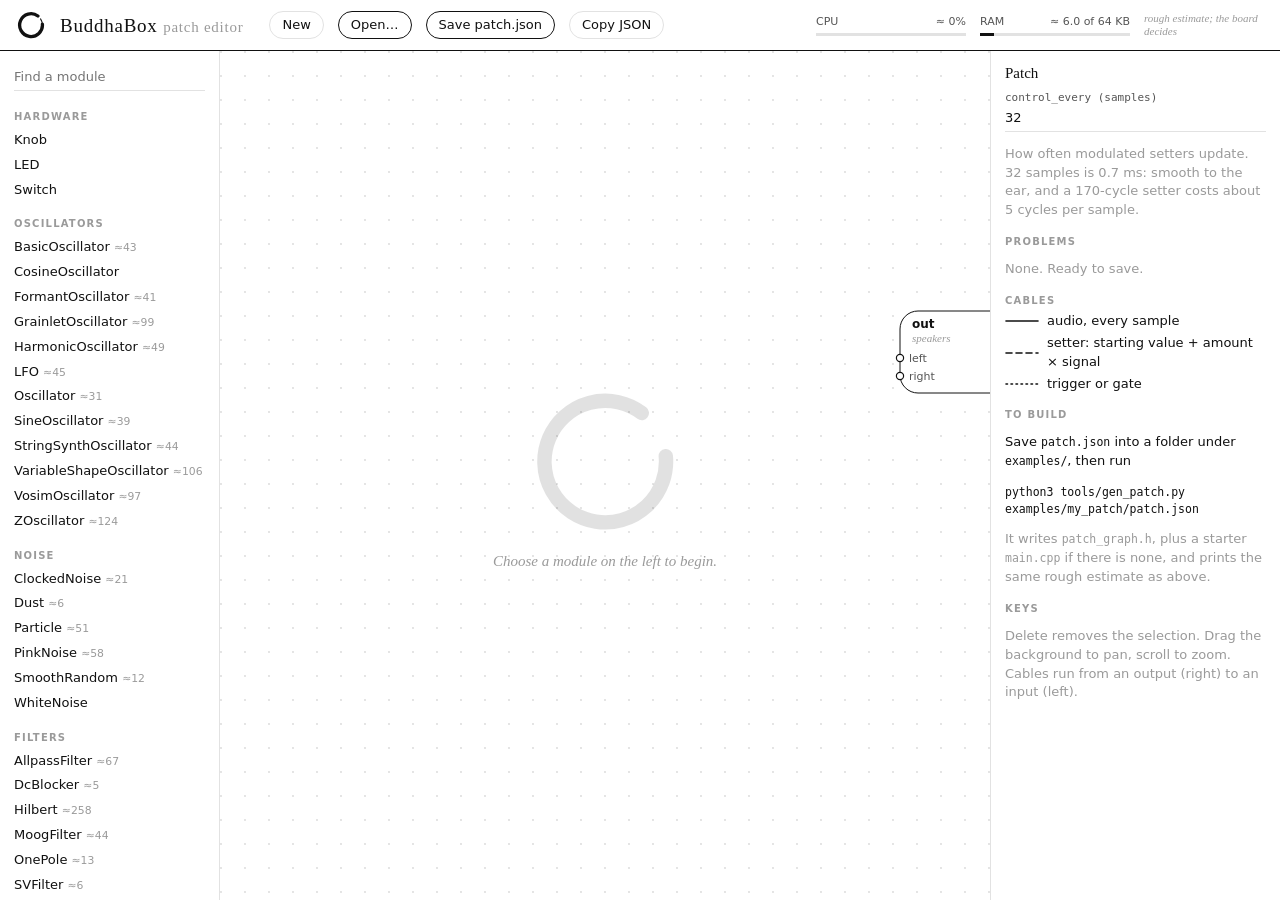
==== docs/editor.html @ 3cb0ace5 "add patch editor, hardware patching and utility modules - docs/editor.html: standalone patch editor " ====
<!doctype html>
<html lang="en">
<head>
<meta charset="utf-8">
<meta name="viewport" content="width=device-width, initial-scale=1">
<title>BuddhaBox Patch Editor</title>
<!--
  BuddhaBox patch editor. Place modules and hardware, wire them, and save
  a patch.json for tools/gen_patch.py, which writes the C++.

  One file, no build step and no libraries. The module list comes from
  modules.js (written by tools/gen_modules.py), loaded with a <script>
  tag so the page works when opened straight from disk.

  HOW THE CODE IS ORGANISED:
  1. State: the patch (modules, wires, positions) plus the selection.
  2. Layout: where each node and jack sits, used by drawing and wiring.
  3. Drawing: the whole SVG is rebuilt from state after every change.
     Simple, and fast enough for the few dozen nodes a patch holds.
  4. Pointer handling: pan, drag nodes, draw wires.
  5. Inspector: edit the selected module or wire.
  6. Checks and the rough CPU/RAM estimate (mirrors tools/gen_patch.py).
  7. Files: save, open, copy, autosave.
-->
<style>
  :root {
    --paper: #ffffff;
    --ink: #111111;
    --ink-2: #555555;
    --ink-3: #9a9a9a;
    --line: #e2e2e2;
    --wash: #f7f7f5;
    --serif: "Iowan Old Style", "Palatino Linotype", Palatino, Georgia, serif;
    --sans: system-ui, -apple-system, "Segoe UI", sans-serif;
    --mono: ui-monospace, "SF Mono", Menlo, Consolas, monospace;
  }
  * { box-sizing: border-box; }
  html, body { height: 100%; margin: 0; }
  body {
    background: var(--paper);
    color: var(--ink);
    font: 13px/1.45 var(--sans);
    display: grid;
    grid-template-rows: auto 1fr;
    grid-template-columns: 220px 1fr 290px;
    grid-template-areas: "top top top" "palette canvas inspector";
    overflow: hidden;
  }

  /* ── Top bar ── */
  header {
    grid-area: top;
    display: flex;
    align-items: center;
    gap: 14px;
    padding: 10px 16px;
    border-bottom: 1px solid var(--ink);
  }
  .mark { width: 30px; height: 30px; flex: none; }
  h1 {
    font: 400 19px/1 var(--serif);
    letter-spacing: 0.04em;
    margin: 0 12px 0 0;
    white-space: nowrap;
  }
  h1 small { color: var(--ink-3); font-size: 15px; }
  button, .button {
    font: inherit;
    background: var(--paper);
    color: var(--ink);
    border: 1px solid var(--ink);
    border-radius: 999px;
    padding: 4px 12px;
    cursor: pointer;
  }
  button:hover, .button:hover { background: var(--ink); color: var(--paper); }
  button.quiet { border-color: var(--line); }
  .spacer { flex: 1; }
  .gauge { width: 150px; }
  .gauge .label {
    display: flex; justify-content: space-between;
    font-size: 11px; color: var(--ink-2);
  }
  .gauge .track { height: 3px; background: var(--line); margin-top: 3px; }
  .gauge .fill { height: 3px; background: var(--ink); }
  .gauge.over .fill {
    background: repeating-linear-gradient(90deg, var(--ink) 0 4px,
                                          transparent 4px 6px);
  }
  .estimate-note {
    font: italic 11px var(--serif);
    color: var(--ink-3);
    max-width: 120px;
    line-height: 1.2;
  }

  /* ── Side panels ── */
  aside {
    overflow-y: auto;
    padding: 14px;
    background: var(--paper);
  }
  #palette { grid-area: palette; border-right: 1px solid var(--line); }
  #inspector { grid-area: inspector; border-left: 1px solid var(--line); }
  h2 {
    font: 400 15px var(--serif);
    margin: 0 0 8px;
  }
  h3 {
    font: 600 10px var(--sans);
    letter-spacing: 0.12em;
    text-transform: uppercase;
    color: var(--ink-3);
    margin: 16px 0 6px;
  }
  input, select {
    font: inherit;
    color: var(--ink);
    background: var(--paper);
    border: 0;
    border-bottom: 1px solid var(--line);
    padding: 3px 0;
    width: 100%;
    outline: none;
  }
  input:focus, select:focus { border-bottom-color: var(--ink); }
  #search { margin-bottom: 4px; }
  .item {
    display: block;
    width: 100%;
    text-align: left;
    border: 0;
    border-radius: 0;
    padding: 3px 0;
    background: none;
    color: var(--ink);
  }
  .item:hover { background: none; color: var(--ink); text-decoration: underline; }
  .item small { color: var(--ink-3); }
  .field { margin: 8px 0; }
  .field label {
    display: block;
    font-size: 11px;
    color: var(--ink-2);
    font-family: var(--mono);
  }
  .args { display: flex; gap: 8px; }
  .brief { font: italic 13px/1.5 var(--serif); color: var(--ink-2); }
  code, .mono { font-family: var(--mono); font-size: 11.5px; }
  .muted { color: var(--ink-3); }
  .problems li { margin-bottom: 4px; }
  .legend div { display: flex; align-items: center; gap: 8px; margin: 3px 0; }
  .legend svg { flex: none; }
  hr { border: 0; border-top: 1px solid var(--line); margin: 14px 0; }

  /* ── Canvas ── */
  #stage { grid-area: canvas; position: relative; overflow: hidden; }
  #canvas {
    width: 100%; height: 100%;
    display: block;
    touch-action: none;
    cursor: grab;
    user-select: none;
    background: var(--paper);
  }
  #canvas.panning { cursor: grabbing; }
  .node rect.body { fill: var(--paper); stroke: var(--ink); stroke-width: 1; }
  .node.selected rect.body { stroke-width: 2.5; }
  .node .title { font: 600 12px var(--sans); fill: var(--ink); }
  .node .type { font: italic 11px var(--serif); fill: var(--ink-3); }
  .node .jl { font: 11px var(--sans); fill: var(--ink-2); }
  .node { cursor: move; }
  .jack { cursor: crosshair; }
  .jack .dot { fill: var(--paper); stroke: var(--ink); stroke-width: 1.2; }
  .jack.output .dot { fill: var(--ink); }
  .jack:hover .dot { fill: var(--ink); }
  .jack .hit { fill: transparent; }
  .wire { fill: none; stroke: var(--ink); stroke-width: 1.4; }
  .wire.setter { stroke-dasharray: 6 4; }
  .wire.event { stroke-dasharray: 1.5 3.5; stroke-linecap: round; stroke-width: 1.8; }
  .wire.selected { stroke-width: 3; }
  .wire-hit { fill: none; stroke: transparent; stroke-width: 12; cursor: pointer; }
  .wire.temp { stroke: var(--ink-3); stroke-dasharray: 3 3; }
  /* Formula on a setter cable; the white stroke under the text keeps it
     legible where it crosses other lines. */
  .wl {
    font: italic 11px var(--serif); fill: var(--ink-2);
    stroke: var(--paper); stroke-width: 3; paint-order: stroke;
    pointer-events: none;
  }
  #status {
    position: absolute; left: 14px; bottom: 12px;
    font: italic 13px var(--serif);
    color: var(--ink);
    background: var(--paper);
    padding: 2px 6px;
    pointer-events: none;
  }
  #empty {
    position: absolute; inset: 0;
    display: flex; flex-direction: column;
    align-items: center; justify-content: center;
    pointer-events: none;
    color: var(--ink-3);
    font: italic 15px var(--serif);
  }
  #empty svg { width: 160px; height: 160px; opacity: 0.12; margin-bottom: 12px; }

  @media (max-width: 860px) {
    body {
      grid-template-columns: 1fr;
      grid-template-rows: auto 55vh auto auto;
      grid-template-areas: "top" "canvas" "inspector" "palette";
      overflow: auto;
    }
    header { flex-wrap: wrap; }
    aside { border: 0; border-top: 1px solid var(--line); }
  }
</style>
</head>
<body>

<header>
  <!-- The enso: one brush stroke, left open. Drawn as a thick arc with a
       thinner tail over it, so the stroke tapers like ink. -->
  <svg class="mark" viewBox="0 0 100 100" aria-hidden="true">
    <path d="M73 20 A38 38 0 1 0 88 47" fill="none" stroke="#111"
          stroke-width="11" stroke-linecap="round"/>
    <path d="M88 47 A38 38 0 0 0 82 30" fill="none" stroke="#111"
          stroke-width="4" stroke-linecap="round"/>
  </svg>
  <h1>BuddhaBox <small>patch editor</small></h1>
  <button id="new" class="quiet">New</button>
  <label class="button quiet">Open&hellip;
    <input id="open" type="file" accept=".json,application/json" hidden>
  </label>
  <button id="save">Save patch.json</button>
  <button id="copy" class="quiet">Copy JSON</button>
  <div class="spacer"></div>
  <div class="gauge" id="cpu"><div class="label"><span>CPU</span><span></span></div>
    <div class="track"><div class="fill"></div></div></div>
  <div class="gauge" id="ram"><div class="label"><span>RAM</span><span></span></div>
    <div class="track"><div class="fill"></div></div></div>
  <div class="estimate-note" title="Each module was timed on its own. In a
full patch they share the flash cache, so the real load is often higher:
patch_demo estimates 75% and measures 98%. Check cpuLoad() on the board.">
    rough estimate; the board decides</div>
</header>

<aside id="palette">
  <input id="search" type="search" placeholder="Find a module" autocomplete="off">
  <div id="list"></div>
</aside>

<div id="stage">
  <svg id="canvas" xmlns="http://www.w3.org/2000/svg">
    <defs>
      <pattern id="dots" width="24" height="24" patternUnits="userSpaceOnUse">
        <circle cx="1" cy="1" r="0.9" fill="#d8d8d8"/>
      </pattern>
    </defs>
    <rect id="grid" width="100%" height="100%" fill="url(#dots)"/>
    <g id="view"></g>
  </svg>
  <div id="empty">
    <svg viewBox="0 0 100 100" aria-hidden="true">
      <path d="M73 20 A38 38 0 1 0 88 47" fill="none" stroke="#111"
            stroke-width="9" stroke-linecap="round"/>
    </svg>
    Choose a module on the left to begin.
  </div>
  <div id="status"></div>
</div>

<aside id="inspector"></aside>

<script src="modules.js"></script>
<script>
'use strict';

// ── 1. State ─────────────────────────────────────────────────────────

const MODULES = window.MODULES || {};
const STORE_KEY = 'buddhabox-editor-patch';

// Mirrors of the constants in tools/gen_patch.py, for the estimate.
const BUDGET = 1905;            // CPU cycles per sample at 84 MHz, 44.1 kHz
const BASE_RAM = 6104;          // the framework's own RAM
const RAM_SIZE = 65536;
const UNMEASURED_SETTER = 200;  // assumed cost of an unprofiled setter
const SAFE = 0.8;

// The patch, in the same shape as patch.json, plus node positions.
let patch = emptyPatch();
// What is selected: null, {node: id} or {wire: index}.
let sel = null;
// Canvas pan and zoom: screen = world * k + (x, y).
const view = {x: 40, y: 40, k: 1};

function emptyPatch() {
  return {control_every: 32, modules: {}, wires: [], pos: {out: [640, 220]}};
}

// Wires are kept as {from: 'id.port', to: 'id.port', amount}.
function split(ref) { return ref.split('.'); }

// ── 2. Layout ────────────────────────────────────────────────────────

const NODE_W = 172, HEAD_H = 38, ROW_H = 18;

/** Words for a setter jack: setCarrierFrequency -> carrier frequency. */
function setterLabel(name) {
  return name.slice(3).replace(/([a-z])([A-Z])/g, '$1 $2').toLowerCase();
}

/** Only setters whose first argument is a float can take a wire. */
function modulatable(p) { return p.args.length && p.args[0].type === 'float'; }

/**
 * The jacks of a node. Left: inputs, events and modulatable setters,
 * which a wire can end on. Right: outputs, which a wire starts from.
 */
function jacks(id) {
  if (id === 'out') {
    return {left: [{name: 'left', kind: 'input', label: 'left'},
                   {name: 'right', kind: 'input', label: 'right'}],
            right: []};
  }
  const spec = MODULES[patch.modules[id].type];
  const left = [
    ...spec.inputs.map(i => ({name: i.name, kind: 'input', label: i.name})),
    ...spec.events.map(e => ({name: e, kind: 'event', label: e})),
    ...Object.entries(spec.params).filter(([, p]) => modulatable(p))
        .map(([n]) => ({name: n, kind: 'setter', label: '~ ' + setterLabel(n)})),
  ];
  const right = spec.outputs.map(o => ({name: o.name, kind: 'output',
                                        label: o.name}));
  return {left, right};
}

/** Position and size of a node, and the y of each jack. */
function layout(id) {
  const [x, y] = patch.pos[id] || [0, 0];
  const j = jacks(id);
  const rows = Math.max(j.left.length, j.right.length, 1);
  return {x, y, w: NODE_W, h: HEAD_H + rows * ROW_H + 8, ...j};
}

/** World coordinates of a jack. */
function jackPos(id, name, side) {
  const L = layout(id);
  const list = side === 'left' ? L.left : L.right;
  const i = list.findIndex(j => j.name === name);
  return [side === 'left' ? L.x : L.x + L.w, L.y + HEAD_H + i * ROW_H + 9];
}

/** What a wire ends on: 'input', 'setter' or 'event'. */
function wireKind(w) {
  const [id, port] = split(w.to);
  const j = jacks(id).left.find(j => j.name === port);
  return j ? j.kind : 'input';
}

// ── 3. Drawing ───────────────────────────────────────────────────────

const svgView = document.getElementById('view');
const esc = s => String(s).replace(/[&<>"]/g,
    c => ({'&': '&amp;', '<': '&lt;', '>': '&gt;', '"': '&quot;'}[c]));

/** A cable: a cubic curve leaving and entering horizontally. */
function curve(a, b) {
  const dx = Math.max(40, Math.abs(b[0] - a[0]) / 2);
  return `M${a[0]} ${a[1]} C${a[0] + dx} ${a[1]} ${b[0] - dx} ${b[1]} ` +
         `${b[0]} ${b[1]}`;
}

function drawNode(id) {
  const L = layout(id);
  const isOut = id === 'out';
  const m = patch.modules[id];
  const sub = isOut ? 'speakers' :
      m.type + (m.pin ? ' · ' + m.pin : '') +
      (m.template ? '<' + m.template + '>' : '');
  const selected = sel && sel.node === id ? ' selected' : '';
  let s = `<g class="node${selected}" data-node="${esc(id)}" ` +
          `transform="translate(${L.x} ${L.y})">`;
  s += `<rect class="body" width="${L.w}" height="${L.h}" rx="${isOut ? 18 : 3}"/>`;
  s += `<text class="title" x="12" y="17">${esc(isOut ? 'out' : id)}</text>`;
  s += `<text class="type" x="12" y="31">${esc(sub)}</text>`;
  L.left.forEach((j, i) => {
    const y = HEAD_H + i * ROW_H + 9;
    s += `<g class="jack ${j.kind}" data-jack="${esc(id)}|left|${esc(j.name)}">` +
         `<circle class="hit" cx="0" cy="${y}" r="8"/>` +
         (j.kind === 'event'
             ? `<rect class="dot" x="-3.5" y="${y - 3.5}" width="7" height="7" ` +
               `transform="rotate(45 0 ${y})"/>`
             : `<circle class="dot" cx="0" cy="${y}" r="3.6"/>`) +
         `<text class="jl" x="9" y="${y + 4}">${esc(j.label)}</text></g>`;
  });
  L.right.forEach((j, i) => {
    const y = HEAD_H + i * ROW_H + 9;
    s += `<g class="jack output" data-jack="${esc(id)}|right|${esc(j.name)}">` +
         `<circle class="hit" cx="${L.w}" cy="${y}" r="8"/>` +
         `<circle class="dot" cx="${L.w}" cy="${y}" r="3.6"/>` +
         `<text class="jl" x="${L.w - 9}" y="${y + 4}" text-anchor="end">` +
         `${esc(j.label)}</text></g>`;
  });
  return s + '</g>';
}

function draw() {
  let s = '';
  patch.wires.forEach((w, i) => {
    const [a, ap] = split(w.from), [b, bp] = split(w.to);
    const d = curve(jackPos(a, ap, 'right'), jackPos(b, bp, 'left'));
    const selected = sel && sel.wire === i ? ' selected' : '';
    s += `<path class="wire ${wireKind(w)}${selected}" d="${d}"/>` +
         `<path class="wire-hit" data-wire="${i}" d="${d}"/>`;
    const p = jackPos(a, ap, 'right'), q = jackPos(b, bp, 'left');
    // Label setter cables with their formula, halfway along (the curve's
    // midpoint is the average of its two ends). Skip short cables, where
    // the label would sit on top of the nodes.
    if (wireKind(w) === 'setter' && Math.hypot(q[0] - p[0], q[1] - p[1]) > 90) {
      s += `<text class="wl" x="${(p[0] + q[0]) / 2}" y="${(p[1] + q[1]) / 2 - 5}" ` +
           `text-anchor="middle">${num(baseOf(b, bp))} + ` +
           `${num(amountOf(w))}×</text>`;
    }
  });
  if (drag && drag.kind === 'wire') {
    s += `<path class="wire temp" d="${curve(drag.a, drag.b)}"/>`;
  }
  s += Object.keys(patch.pos).filter(id => id === 'out' || patch.modules[id])
      .map(drawNode).join('');
  svgView.innerHTML = s;
  svgView.setAttribute('transform',
                       `translate(${view.x} ${view.y}) scale(${view.k})`);
  document.getElementById('empty').style.display =
      Object.keys(patch.modules).length ? 'none' : 'flex';
}

let statusTimer = 0;
function status(msg) {
  const el = document.getElementById('status');
  el.textContent = msg;
  clearTimeout(statusTimer);
  statusTimer = setTimeout(() => (el.textContent = ''), 4000);
}

// ── 4. Pointer handling ──────────────────────────────────────────────

const canvas = document.getElementById('canvas');
let drag = null;

/** Screen point to world coordinates. */
function world(e) {
  const r = canvas.getBoundingClientRect();
  return [(e.clientX - r.left - view.x) / view.k,
          (e.clientY - r.top - view.y) / view.k];
}

canvas.addEventListener('pointerdown', e => {
  canvas.setPointerCapture(e.pointerId);
  const jack = e.target.closest('[data-jack]');
  const node = e.target.closest('[data-node]');
  const wire = e.target.closest('[data-wire]');
  if (jack) {
    // Start a cable. It can be drawn either way: output to input or
    // input to output; connect() sorts out which end is which.
    const [id, side, name] = jack.dataset.jack.split('|');
    const p = jackPos(id, name, side);
    drag = {kind: 'wire', from: {id, side, name}, a: p, b: p};
    if (side === 'left') drag.reversed = true;
  } else if (node) {
    const id = node.dataset.node;
    select({node: id});
    const [wx, wy] = world(e);
    drag = {kind: 'node', id, dx: wx - patch.pos[id][0],
            dy: wy - patch.pos[id][1]};
  } else if (wire) {
    select({wire: +wire.dataset.wire});
  } else {
    select(null);
    drag = {kind: 'pan', sx: e.clientX - view.x, sy: e.clientY - view.y};
    canvas.classList.add('panning');
  }
});

canvas.addEventListener('pointermove', e => {
  if (!drag) return;
  if (drag.kind === 'pan') {
    view.x = e.clientX - drag.sx;
    view.y = e.clientY - drag.sy;
  } else if (drag.kind === 'node') {
    const [wx, wy] = world(e);
    // Snap to the 12 px half-grid so nodes line up without effort.
    patch.pos[drag.id] = [Math.round((wx - drag.dx) / 12) * 12,
                          Math.round((wy - drag.dy) / 12) * 12];
  } else if (drag.kind === 'wire') {
    // The loose end follows the pointer. Drawn from an input, the loose
    // end is the cable's start (a); from an output, its end (b).
    if (drag.reversed) drag.a = world(e); else drag.b = world(e);
  }
  draw();
});

canvas.addEventListener('pointerup', e => {
  if (drag && drag.kind === 'wire') {
    // The element under the pointer, not e.target: pointer capture makes
    // e.target the canvas itself.
    const under = document.elementFromPoint(e.clientX, e.clientY);
    const jack = under && under.closest('[data-jack]');
    if (jack) {
      const [id, side, name] = jack.dataset.jack.split('|');
      connect(drag.from, {id, side, name});
    }
  }
  if (drag && drag.kind === 'node') save();
  drag = null;
  canvas.classList.remove('panning');
  draw();
});

// Zoom around the pointer with the wheel or trackpad pinch.
canvas.addEventListener('wheel', e => {
  e.preventDefault();
  const r = canvas.getBoundingClientRect();
  const mx = e.clientX - r.left, my = e.clientY - r.top;
  const k = Math.min(2, Math.max(0.4, view.k * Math.exp(-e.deltaY * 0.0015)));
  view.x = mx - (mx - view.x) * (k / view.k);
  view.y = my - (my - view.y) * (k / view.k);
  view.k = k;
  draw();
}, {passive: false});

/** Would a wire from `a` to `b` close a loop? (gen_patch refuses loops.) */
function makesLoop(a, b) {
  if (a === b) return true;
  // Search downstream from b; reaching a means b already feeds a.
  const seen = new Set([b]);
  const todo = [b];
  while (todo.length) {
    const id = todo.pop();
    for (const w of patch.wires) {
      const [s] = split(w.from), [d] = split(w.to);
      if (s === id && d !== 'out' && !seen.has(d)) {
        if (d === a) return true;
        seen.add(d);
        todo.push(d);
      }
    }
  }
  return false;
}

function connect(p, q) {
  if (p.side === q.side) {
    status('A cable joins an output (right) to an input (left).');
    return;
  }
  const [src, dst] = p.side === 'right' ? [p, q] : [q, p];
  const w = {from: src.id + '.' + src.name, to: dst.id + '.' + dst.name};
  if (patch.wires.some(x => x.from === w.from && x.to === w.to)) {
    status('Those two are already joined.');
    return;
  }
  if (dst.id !== 'out' && makesLoop(src.id, dst.id)) {
    status('That would make a loop, which the generator cannot order.');
    return;
  }
  patch.wires.push(w);
  select({wire: patch.wires.length - 1});
  save();
}

// ── 5. Palette and inspector ─────────────────────────────────────────

const CATEGORIES = [
  ['hardware', 'Hardware'], ['osc', 'Oscillators'], ['noise', 'Noise'],
  ['filter', 'Filters'], ['mod', 'Modulation'], ['util', 'Utilities'],
  ['dynamics', 'Dynamics'],
  ['fx', 'Effects'], ['physical', 'Physical models'], ['drums', 'Drums'],
  ['spectral', 'Spectral'],
];

function drawPalette() {
  const q = document.getElementById('search').value.trim().toLowerCase();
  let s = '';
  for (const [cat, title] of CATEGORIES) {
    const names = Object.keys(MODULES).filter(n =>
        MODULES[n].category === cat &&
        (!q || n.toLowerCase().includes(q) ||
         (MODULES[n].brief || '').toLowerCase().includes(q))).sort();
    if (!names.length) continue;
    s += `<h3>${title}</h3>`;
    for (const n of names) {
      const c = MODULES[n].cycles;
      s += `<button class="item" data-add="${n}" title="${esc(MODULES[n].brief)}">` +
           `${n} <small>${c ? '≈' + Math.round(c) : ''}</small></button>`;
    }
  }
  document.getElementById('list').innerHTML =
      s || '<p class="muted">Nothing matches.</p>';
}

/** A new id: the type in camelCase plus a number (svf1, modalResonator2). */
function newId(type) {
  const base = type[0].toLowerCase() + type.slice(1);
  let n = 1;
  while (patch.modules[base + n]) n++;
  return base + n;
}

function addModule(type) {
  const id = newId(type);
  const m = {type};
  const spec = MODULES[type];
  if (spec.hardware) {
    const used = Object.values(patch.modules).map(x => x.pin);
    m.pin = spec.pins.find(p => !used.includes(p));
  }
  patch.modules[id] = m;
  // Drop it near the middle of the visible canvas, nudged so several
  // added in a row don't stack exactly.
  const r = canvas.getBoundingClientRect();
  const n = Object.keys(patch.modules).length % 6;
  patch.pos[id] = [Math.round(((r.width / 2 - view.x) / view.k - 86 + n * 18) / 12) * 12,
                   Math.round(((r.height / 3 - view.y) / view.k + n * 18) / 12) * 12];
  select({node: id});
  save();
}

/** A stored setter value as the text shown in its input. */
function shown(v) { return v === undefined || v === null ? '' : String(v); }

function drawInspector() {
  const el = document.getElementById('inspector');
  if (sel && sel.node && sel.node !== 'out' && patch.modules[sel.node]) {
    el.innerHTML = moduleInspector(sel.node);
  } else if (sel && sel.wire !== undefined && patch.wires[sel.wire]) {
    el.innerHTML = wireInspector(sel.wire);
  } else {
    el.innerHTML = patchInspector();
  }
}

function moduleInspector(id) {
  const m = patch.modules[id], spec = MODULES[m.type];
  const cyc = moduleCycles(m), ram = moduleRam(m);
  let s = `<h2>${esc(m.type)}</h2><p class="brief">${esc(spec.brief || '')}</p>`;
  s += `<div class="field"><label>id</label>` +
       `<input data-rename value="${esc(id)}" spellcheck="false"></div>`;
  if (spec.hardware) {
    const used = Object.entries(patch.modules)
        .filter(([k, x]) => k !== id && x.pin).map(([, x]) => x.pin);
    s += `<div class="field"><label>pin</label><select data-pin>` +
         spec.pins.map(p => `<option ${p === m.pin ? 'selected' : ''} ` +
             `${used.includes(p) ? 'disabled' : ''}>${p}</option>`).join('') +
         `</select></div>`;
    if (m.pin === 'PC13') {
      s += `<p class="muted">PC13 is the on-board LED, which the engine also ` +
           `lights on an overrun. Add <code>-D BB_OVERRUN_LED=0</code> to ` +
           `build_flags.</p>`;
    }
  }
  if (spec.template) {
    s += `<div class="field"><label>template (default ${esc(spec.template)})</label>` +
         `<input data-template value="${esc(shown(m.template))}" ` +
         `placeholder="default"></div>`;
  }
  if (!spec.hardware) {
    s += `<p class="muted">≈ ${Math.round(cyc)} cycles per sample, ` +
         `≈ ${(ram / 1024).toFixed(1)} KB</p>`;
  }
  const params = Object.entries(spec.params);
  if (params.length) s += '<h3>Starting values</h3>';
  for (const [name, p] of params) {
    const v = (m.set || {})[name];
    const vals = Array.isArray(v) ? v : [v];
    const sig = p.args.map(a => a.name).join(', ');
    if (p.args.some(a => /[*[]/.test(a.type))) {
      s += `<div class="field"><label>${name}(${sig})</label>` +
           `<span class="muted">an array: set it in code</span></div>`;
      continue;
    }
    s += `<div class="field"><label>${name}(${sig})</label><div class="args">`;
    p.args.forEach((a, i) => {
      const val = shown(vals[i]);
      if (a.type === 'bool') {
        s += `<select data-set="${name}" data-arg="${i}">` +
             ['', 'true', 'false'].map(o => `<option ${o === val ? 'selected' : ''}>` +
                 `${o}</option>`).join('') + '</select>';
      } else {
        s += `<input data-set="${name}" data-arg="${i}" value="${esc(val)}" ` +
             `placeholder="${esc(a.name)}: ${esc(a.type)}" spellcheck="false">`;
      }
    });
    s += '</div>';
    // Say when a cable moves this value, so the number above reads as
    // the centre of the movement rather than a fixed setting.
    for (const w of patch.wires) {
      if (w.to !== id + '.' + name) continue;
      s += `<span class="muted">moved by ${esc(w.from)}: this value + ` +
           `${num(amountOf(w))} × signal</span>`;
    }
    s += '</div>';
  }
  s += `<hr><button data-delete>Remove ${esc(id)}</button>`;
  return s;
}

/** A number without float noise: 330.00000001 -> 330. */
const num = v => String(+(+v).toPrecision(5));

/** A cable's amount; 1 when it has none. */
const amountOf = w => (w.amount === undefined ? 1 : w.amount);

/**
 * The starting value a modulating cable moves around: the first argument
 * of the target's `set` entry, or 0 when there is none (as gen_patch.py).
 */
function baseOf(id, setter) {
  const v = ((patch.modules[id] && patch.modules[id].set) || {})[setter];
  return Array.isArray(v) ? v[0] : (v === undefined ? 0 : v);
}

function wireInspector(i) {
  const w = patch.wires[i], kind = wireKind(w);
  const [d, port] = split(w.to);
  const a = amountOf(w);
  let s = `<h2>Cable</h2><p class="mono">${esc(w.from)} → ${esc(w.to)}</p>`;
  if (kind === 'event') {
    s += `<p class="brief">${port === 'trigger'
        ? 'Fires when the signal rises past 0.5.'
        : 'Follows the signal: on above 0.5.'} Checked every sample.</p>`;
  } else if (kind === 'setter') {
    // Show the actual line of C++ this cable becomes, then the two
    // numbers in it, then what comes out for typical signal values.
    // Seeing the formula filled in is clearer than any description.
    const b = baseOf(d, port);
    const set = (patch.modules[d].set || {})[port];
    const rest = Array.isArray(set) ? set.slice(1).map(num) : [];
    s += `<p class="brief">A setter cable. Every ${patch.control_every} ` +
         `samples the generated code calls:</p>` +
         `<p class="mono">${esc(d)}.${esc(port)}(${num(b)} + ${num(a)} × ` +
         `${esc(w.from)}${rest.length ? ', ' + rest.join(', ') : ''})</p>`;
    s += `<div class="field"><label>value at signal 0 (the starting value ` +
         `on ${esc(d)})</label><input data-base value="${num(b)}"></div>`;
    s += `<div class="field"><label>amount: added for each 1.0 of signal` +
         `</label><input data-amount value="${num(a)}"></div>`;
    s += '<h3>So</h3><p class="mono">' +
         [0, 0.5, 1].map(x => `signal ${x} → ${num(b + a * x)}`).join('<br>') +
         `<br>signal −1 → ${num(b - a)}</p>` +
         `<p class="muted">Knobs, switches and envelopes give 0 to 1; LFOs ` +
         `and audio swing from −1 to 1.` +
         (patch.modules[split(w.from)[0]].type === 'Range' ? '' :
          ` The steps are even, which suits levels and times. For a ` +
          `frequency, put a Range (exponential) in between, so each part ` +
          `of the turn covers the same number of octaves.`) + `</p>`;
  } else {
    s += `<div class="field"><label>amount</label>` +
         `<input data-amount value="${num(a)}"></div>`;
    s += `<p class="brief">An audio cable. Every sample, ${esc(w.to)} gets ` +
         `${num(a)} × ${esc(w.from)}, added to any other cables into it. ` +
         `The amount is a mix level.</p>`;
  }
  return s + `<hr><button data-delete>Remove cable</button>`;
}

function patchInspector() {
  const probs = problems();
  let s = '<h2>Patch</h2>';
  s += `<div class="field"><label>control_every (samples)</label>` +
       `<input data-every value="${patch.control_every}"></div>` +
       `<p class="muted">How often modulated setters update. 32 samples is ` +
       `0.7 ms: smooth to the ear, and a 170-cycle setter costs about 5 ` +
       `cycles per sample.</p>`;
  s += '<h3>Problems</h3>';
  s += probs.length ? '<ul class="problems">' + probs.map(p => `<li>${esc(p)}</li>`)
      .join('') + '</ul>' : '<p class="muted">None. Ready to save.</p>';
  s += `<h3>Cables</h3><div class="legend">
    <div>${legend('')} audio, every sample</div>
    <div>${legend('6 4')} setter: starting value + amount × signal</div>
    <div>${legend('1.5 3.5')} trigger or gate</div></div>`;
  s += `<h3>To build</h3><p>Save <code>patch.json</code> into a folder under
    <code>examples/</code>, then run</p>
    <p class="mono">python3 tools/gen_patch.py examples/my_patch/patch.json</p>
    <p class="muted">It writes <code>patch_graph.h</code>, plus a starter
    <code>main.cpp</code> if there is none, and prints the same rough
    estimate as above.</p>
    <h3>Keys</h3><p class="muted">Delete removes the selection. Drag the
    background to pan, scroll to zoom. Cables run from an output (right) to
    an input (left).</p>`;
  return s;
}

function legend(dash) {
  return `<svg width="34" height="8"><path d="M1 4 H33" stroke="#111" ` +
         `stroke-width="1.6" stroke-dasharray="${dash}" stroke-linecap="round"/></svg>`;
}

/** Parse what was typed for one setter argument, by its C++ type. */
function parseArg(text, type) {
  if (type === 'bool') return text === 'true';
  if (type === 'float') return parseFloat(text);
  if (/^(unsigned |u?int\d*_t|int|uint)/.test(type)) return parseInt(text, 10);
  return text; // an enum name such as Waveform::SINE
}

const inspector = document.getElementById('inspector');
inspector.addEventListener('change', e => {
  const t = e.target;
  if (sel && sel.node) {
    const id = sel.node, m = patch.modules[id];
    if (t.dataset.rename !== undefined) return rename(id, t.value.trim());
    if (t.dataset.pin !== undefined) m.pin = t.value;
    if (t.dataset.template !== undefined) {
      if (t.value.trim()) m.template = t.value.trim(); else delete m.template;
    }
    if (t.dataset.set) {
      // Gather every argument of this setter; store only when all are
      // filled, as a single value or a list.
      const name = t.dataset.set, args = MODULES[m.type].params[name].args;
      const texts = [...inspector.querySelectorAll(`[data-set="${name}"]`)]
          .map(x => x.value.trim());
      m.set = m.set || {};
      if (texts.every(x => x === '')) {
        delete m.set[name];
      } else if (texts.every(x => x !== '')) {
        const vals = texts.map((x, i) => parseArg(x, args[i].type));
        if (vals.some(v => typeof v === 'number' && isNaN(v))) {
          status(name + ': that is not a number.');
          return;
        }
        m.set[name] = vals.length === 1 ? vals[0] : vals;
      } else {
        status(`${name} takes ${args.length} values; fill them all.`);
        return;
      }
      if (!Object.keys(m.set).length) delete m.set;
    }
  } else if (sel && sel.wire !== undefined) {
    const w = patch.wires[sel.wire];
    const v = parseFloat(t.value);
    if (isNaN(v)) return status('That must be a number.');
    if (t.dataset.base !== undefined) {
      // The starting value lives on the module, not the cable: write it
      // back to the setter's first argument there.
      const [d, port] = split(w.to), m = patch.modules[d];
      const nargs = MODULES[m.type].params[port].args.length;
      m.set = m.set || {};
      if (Array.isArray(m.set[port])) m.set[port][0] = v;
      else if (nargs === 1) m.set[port] = v;
      else return status(`Fill all of ${port}'s values on ${d} first.`);
    } else {
      w.amount = v;
    }
  } else if (t.dataset.every !== undefined) {
    const v = parseInt(t.value, 10);
    if (!(v >= 1)) return status('control_every must be 1 or more.');
    patch.control_every = v;
  }
  save();
});

inspector.addEventListener('click', e => {
  if (e.target.dataset.delete !== undefined) removeSelected();
});

document.getElementById('list').addEventListener('click', e => {
  const b = e.target.closest('[data-add]');
  if (b) addModule(b.dataset.add);
});
document.getElementById('search').addEventListener('input', drawPalette);

const KEYWORDS = new Set(('int float double bool char void auto const ' +
  'class struct new delete return if else for while switch case default ' +
  'break continue do long short signed unsigned static inline namespace ' +
  'using template typename this true false').split(' '));

function rename(id, to) {
  if (to === id) return;
  if (!/^[A-Za-z_]\w*$/.test(to) || to.endsWith('_') || to === 'out' ||
      KEYWORDS.has(to)) {
    status('An id is a C++ name (letters, digits, _), not ending in _.');
    return drawInspector();
  }
  if (patch.modules[to]) {
    status(to + ' is taken.');
    return drawInspector();
  }
  patch.modules[to] = patch.modules[id];
  delete patch.modules[id];
  patch.pos[to] = patch.pos[id];
  delete patch.pos[id];
  for (const w of patch.wires) {
    for (const end of ['from', 'to']) {
      const [m, p] = split(w[end]);
      if (m === id) w[end] = to + '.' + p;
    }
  }
  sel = {node: to};
  save();
}

function removeSelected() {
  if (!sel) return;
  if (sel.node && sel.node !== 'out') {
    const id = sel.node;
    delete patch.modules[id];
    delete patch.pos[id];
    patch.wires = patch.wires.filter(w =>
        split(w.from)[0] !== id && split(w.to)[0] !== id);
  } else if (sel.wire !== undefined) {
    patch.wires.splice(sel.wire, 1);
  }
  select(null);
  save();
}

document.addEventListener('keydown', e => {
  const typing = /INPUT|SELECT|TEXTAREA/.test(document.activeElement.tagName);
  if (!typing && (e.key === 'Delete' || e.key === 'Backspace')) {
    e.preventDefault();
    removeSelected();
  }
  if (e.key === 'Escape') select(null);
});

function select(s) {
  sel = s;
  draw();
  drawInspector();
}

// ── 6. Checks and estimate (keep in step with tools/gen_patch.py) ──────

/** Problems gen_patch.py would refuse, in words. */
function problems() {
  const out = [];
  const pins = {};
  for (const [id, m] of Object.entries(patch.modules)) {
    const spec = MODULES[m.type];
    if (!spec) { out.push(`${id}: unknown type ${m.type}`); continue; }
    if (spec.hardware) {
      if (!m.pin) out.push(`${id}: choose a pin`);
      else if (pins[m.pin]) out.push(`${id} and ${pins[m.pin]} share ${m.pin}`);
      else pins[m.pin] = id;
    }
    if (m.template && !/^\d+$/.test(m.template)) {
      out.push(`${id}: template should be a number`);
    }
  }
  for (const w of patch.wires) {
    if (wireKind(w) !== 'setter') continue;
    const [d, port] = split(w.to);
    const args = MODULES[patch.modules[d].type].params[port].args;
    const base = ((patch.modules[d].set) || {})[port];
    if (args.length > 1 && !Array.isArray(base)) {
      out.push(`${d}.${port} is modulated: give all ${args.length} ` +
               `starting values`);
    }
  }
  return out;
}

/** 'uint32_t SIZE = 16384' or '8192' -> 16384 or 8192. */
function templateSize(t) {
  const m = /(\d+)\s*$/.exec(t || '');
  return m ? +m[1] : null;
}

function moduleCycles(m) {
  const spec = MODULES[m.type], sc = spec.scaling;
  if (!sc) return spec.cycles || 0;
  const set = m.set || {};
  const per = sc.per + (set[sc.extra_if] ? sc.extra_per : 0);
  return sc.base + per * (set[sc.setter] !== undefined ? set[sc.setter] : sc.default);
}

function moduleRam(m) {
  const spec = MODULES[m.type];
  const used = templateSize(m.template || spec.template);
  const measured = spec.ram_size || templateSize(spec.template);
  return used && measured ? Math.floor((spec.ram || 0) * used / measured)
                          : (spec.ram || 0);
}

function estimate() {
  let cycles = 0, ram = BASE_RAM;
  for (const m of Object.values(patch.modules)) {
    cycles += moduleCycles(m);
    ram += moduleRam(m);
  }
  const setters = new Set(patch.wires.filter(w => wireKind(w) === 'setter')
                              .map(w => w.to));
  for (const ref of setters) {
    const [d, port] = split(ref);
    const c = MODULES[patch.modules[d].type].params[port].cycles;
    cycles += (c === null || c === undefined ? UNMEASURED_SETTER : c) /
              patch.control_every;
  }
  return {cycles: Math.round(cycles), ram};
}

function drawGauges() {
  const {cycles, ram} = estimate();
  const gauge = (id, share, text) => {
    const g = document.getElementById(id);
    g.querySelector('.label span:last-child').textContent = text;
    g.querySelector('.fill').style.width = Math.min(100, share * 100) + '%';
    g.classList.toggle('over', share > SAFE);
  };
  gauge('cpu', cycles / BUDGET, `≈ ${Math.round(100 * cycles / BUDGET)}%`);
  gauge('ram', ram / RAM_SIZE,
        `≈ ${(ram / 1024).toFixed(1)} of ${RAM_SIZE / 1024} KB`);
}

// ── 7. Files ─────────────────────────────────────────────────────────

/** The patch as patch.json: the generator's keys plus ui positions. */
function toJson() {
  const modules = {};
  for (const [id, m] of Object.entries(patch.modules)) {
    modules[id] = {type: m.type};
    if (m.pin) modules[id].pin = m.pin;
    if (m.template) modules[id].template = m.template;
    if (m.set && Object.keys(m.set).length) modules[id].set = m.set;
  }
  const wires = patch.wires.map(w =>
      w.amount !== undefined && w.amount !== 1 && wireKind(w) !== 'event'
          ? [w.from, w.to, {amount: w.amount}] : [w.from, w.to]);
  return JSON.stringify({control_every: patch.control_every, modules, wires,
                         ui: {pos: patch.pos}}, null, 2) + '\n';
}

/** Read a patch.json (from this editor or written by hand). */
function fromJson(text) {
  const j = JSON.parse(text);
  const p = emptyPatch();
  p.control_every = j.control_every || 32;
  for (const [id, m] of Object.entries(j.modules || {})) {
    if (!MODULES[m.type]) throw new Error(`unknown type ${m.type}`);
    p.modules[id] = JSON.parse(JSON.stringify(m));
  }
  p.wires = (j.wires || []).map(w => {
    const x = {from: w[0], to: w[1]};
    if (w[2] && w[2].amount !== undefined) x.amount = w[2].amount;
    return x;
  });
  // Positions: from the file, else a simple grid for hand-written ones.
  const pos = (j.ui && j.ui.pos) || {};
  Object.keys(p.modules).forEach((id, i) => {
    p.pos[id] = pos[id] || [24 + (i % 4) * 216, 24 + Math.floor(i / 4) * 228];
  });
  if (pos.out) p.pos.out = pos.out;
  else p.pos.out = [24 + 4 * 216, 24];
  return p;
}

function save() {
  try { localStorage.setItem(STORE_KEY, toJson()); } catch (e) { /* private mode */ }
  draw();
  drawInspector();
  drawGauges();
}

document.getElementById('save').addEventListener('click', () => {
  const a = document.createElement('a');
  a.href = URL.createObjectURL(new Blob([toJson()], {type: 'application/json'}));
  a.download = 'patch.json';
  a.click();
  URL.revokeObjectURL(a.href);
  const n = problems().length;
  status(n ? `Saved, but with ${n} problem${n > 1 ? 's' : ''}: see Patch.`
           : 'Saved patch.json.');
});

document.getElementById('copy').addEventListener('click', async () => {
  try {
    await navigator.clipboard.writeText(toJson());
    status('Copied.');
  } catch (e) {
    status('The browser refused the clipboard; use Save instead.');
  }
});

document.getElementById('open').addEventListener('change', e => {
  const f = e.target.files[0];
  if (!f) return;
  f.text().then(text => {
    try {
      patch = fromJson(text);
      select(null);
      save();
      status('Opened ' + f.name + '.');
    } catch (err) {
      status('Could not read ' + f.name + ': ' + err.message);
    }
    e.target.value = '';
  });
});

// "New" asks twice instead of a confirm() dialog.
let newArmed = 0;
document.getElementById('new').addEventListener('click', e => {
  if (Date.now() - newArmed < 3000) {
    patch = emptyPatch();
    newArmed = 0;
    e.target.textContent = 'New';
    select(null);
    save();
    status('A fresh patch.');
  } else {
    newArmed = Date.now();
    e.target.textContent = 'Clear all?';
    setTimeout(() => (e.target.textContent = 'New'), 3000);
  }
});

// Start: the last patch from this browser, if any.
if (!Object.keys(MODULES).length) {
  status('modules.js is missing: run python3 tools/gen_modules.py');
}
try {
  const saved = localStorage.getItem(STORE_KEY);
  if (saved) patch = fromJson(saved);
} catch (e) { patch = emptyPatch(); }
drawPalette();
save();
</script>
</body>
</html>
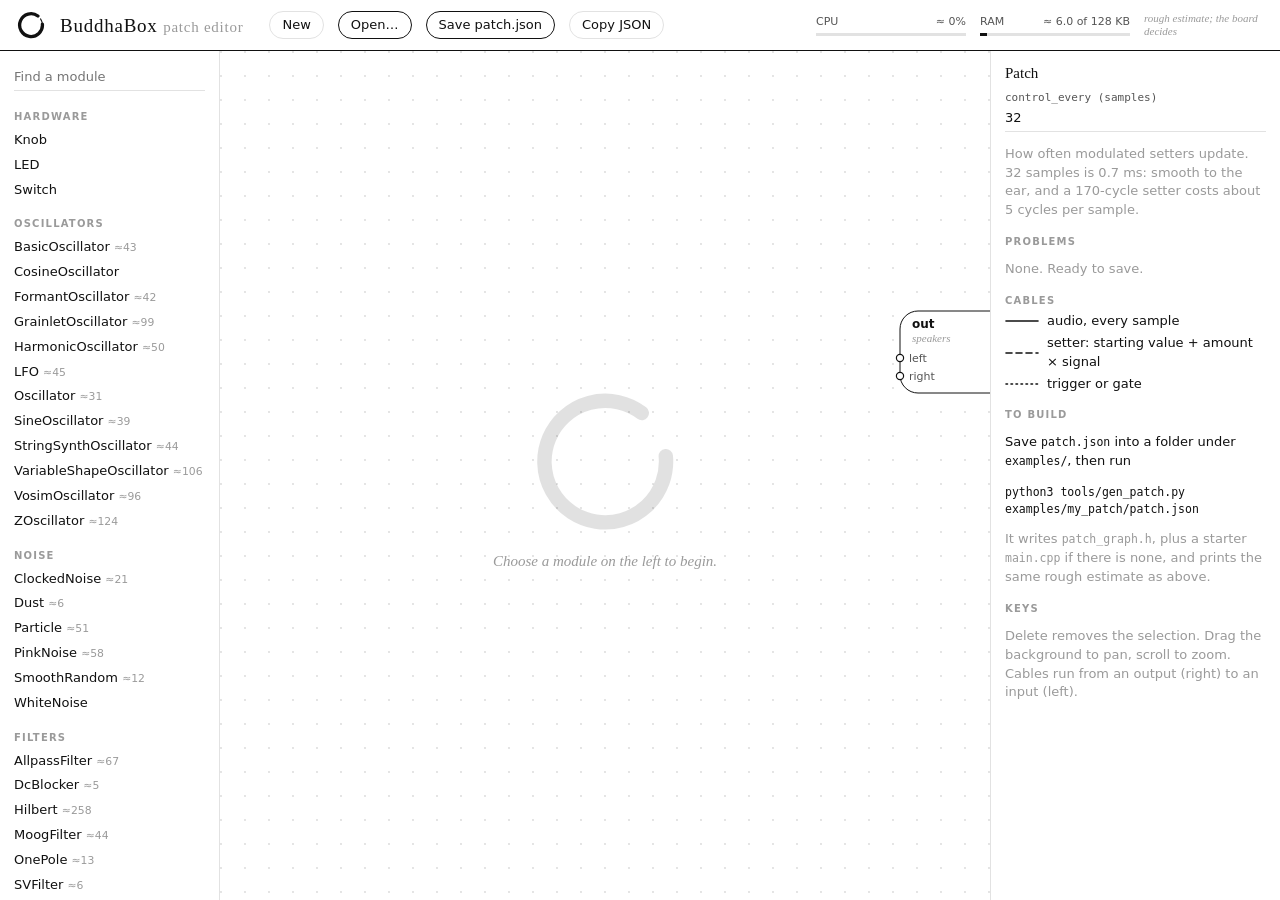
==== commit 4fc6958f: "update for F411 support as standard vs. F401 (its worth it for the extra ram and cycles, but f401 st" ====
--- a/docs/editor.html
+++ b/docs/editor.html
@@ -284,9 +284,9 @@
 const STORE_KEY = 'buddhabox-editor-patch';
 
 // Mirrors of the constants in tools/gen_patch.py, for the estimate.
-const BUDGET = 1905;            // CPU cycles per sample at 84 MHz, 44.1 kHz
+const BUDGET = 2177;            // CPU cycles per sample at 96 MHz, 44.1 kHz
 const BASE_RAM = 6104;          // the framework's own RAM
-const RAM_SIZE = 65536;
+const RAM_SIZE = 131072;       // F411; the F401 has 65536
 const UNMEASURED_SETTER = 200;  // assumed cost of an unprofiled setter
 const SAFE = 0.8;
 
